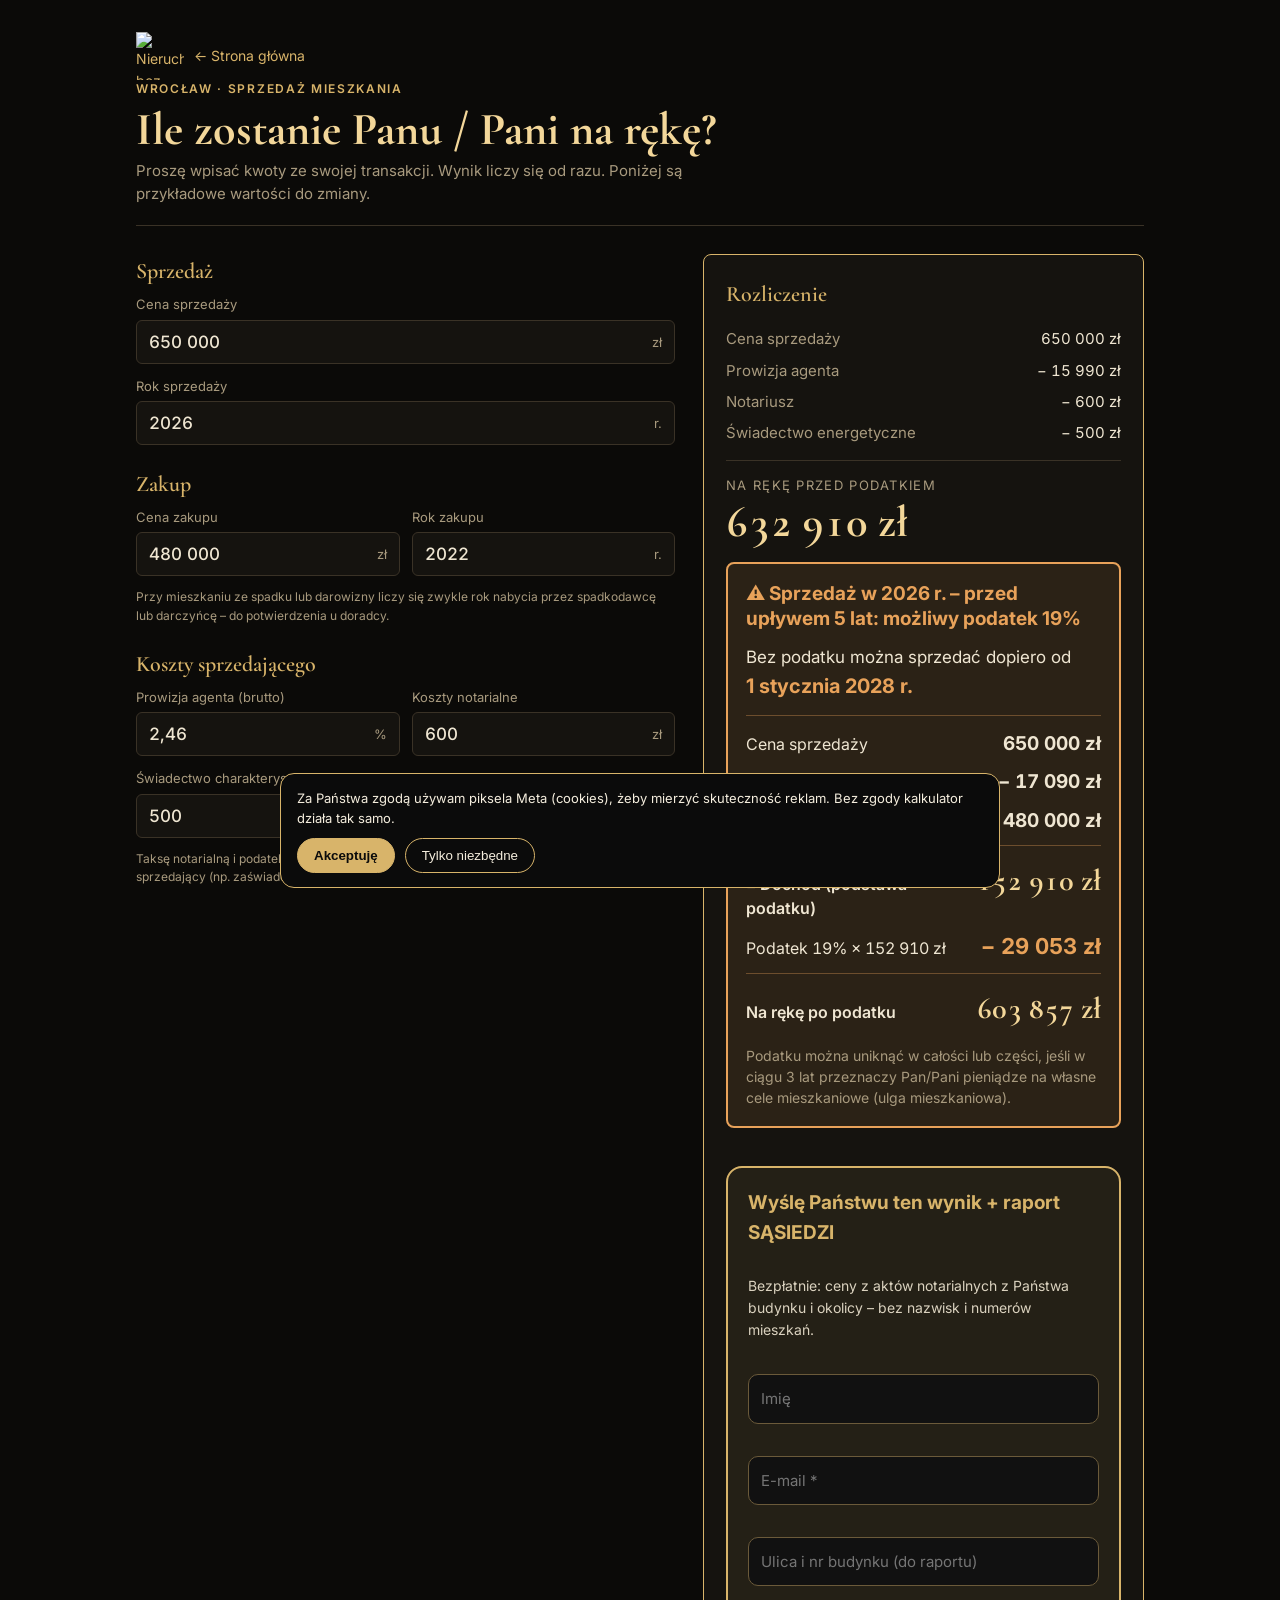
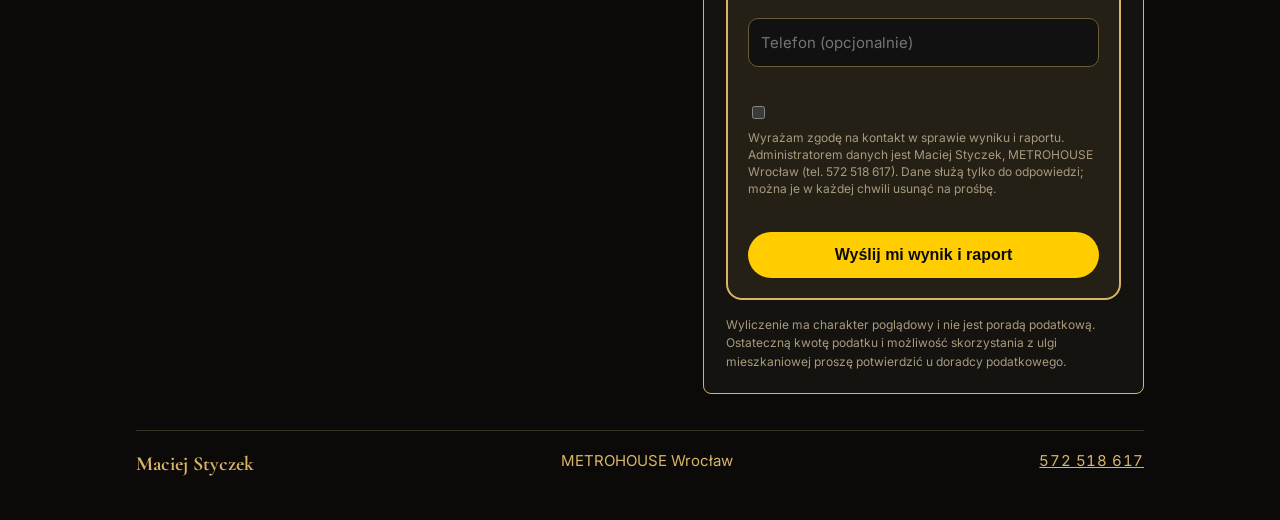
==== strona-org/kalkulator/index.html @ 1e2d197a "Dodaj kopię źródeł strony nieruchomosci-bez-stresu.org (stan przed zmianami) Pobrane z opublikowanej" ====
<!doctype html>
<html lang="pl">
<head>
<meta charset="utf-8">
<meta name="viewport" content="width=device-width,initial-scale=1,viewport-fit=cover">
<title>Kalkulator sprzedaży mieszkania – ile zostanie na rękę? | Nieruchomości bez stresu</title>
<meta name="description" content="Bezpłatny kalkulator: ile zostanie Panu/Pani na rękę po sprzedaży mieszkania we Wrocławiu i czy grozi 19% podatek przed upływem 5 lat. Maciej Styczek, METROHOUSE Wrocław.">
<meta property="og:type" content="website">
<meta property="og:title" content="Kalkulator sprzedaży mieszkania – ile zostanie na rękę?">
<meta property="og:description" content="Prowizja, koszty i możliwy 19% podatek przed upływem 5 lat. Wynik od razu, bez zapisywania danych.">
<meta property="og:image" content="https://poradnik.nieruchomosci-bez-stresu.org/img/og.jpg">
<meta property="og:locale" content="pl_PL">
<link rel="icon" href="/img/logo-180.webp">
<style>body{margin:0}.back{display:inline-flex;align-items:center;gap:10px;color:#d8b46a;text-decoration:none;font-size:14px}.back img{width:48px;height:48px}</style>
<style>
.lead{margin-top:22px;padding:20px;border:2px solid #d8b46a;border-radius:16px;background:rgba(216,180,106,.08)}
.lead h3{margin:0 0 6px;color:#d8b46a;font-size:19px}.lead p{margin:0 0 12px;font-size:14px;opacity:.9}
.lead input[type=text],.lead input[type=email],.lead input[type=tel]{width:100%;box-sizing:border-box;margin:0 0 10px;padding:12px;border-radius:10px;border:1px solid #6b5a3a;background:#111;color:#f5eede;font:inherit}
.lead .zg{display:flex;gap:8px;align-items:flex-start;font-size:12px;line-height:1.4;margin:4px 0 12px}
.lead button{width:100%;padding:14px;border:0;border-radius:999px;background:#ffcd00;color:#0b0b0b;font-weight:800;font-size:16px;cursor:pointer}
.lead .ok{display:none;color:#d8b46a;font-weight:700}.lead.sent form{display:none}.lead.sent .ok{display:block}
.hp{position:absolute;left:-9999px}
#cookie{position:fixed;left:12px;right:12px;bottom:12px;z-index:50;display:none;gap:10px;align-items:center;flex-wrap:wrap;padding:14px 16px;border:1px solid #d8b46a;border-radius:14px;background:#0b0b0b;color:#f5eede;font-size:13px;max-width:720px;margin:0 auto}
#cookie button{padding:9px 16px;border-radius:999px;border:1px solid #d8b46a;background:transparent;color:#f5eede;cursor:pointer}#cookie .yes{background:#d8b46a;color:#0b0b0b;font-weight:700}
</style>
</head>
<body>
<link rel="preconnect" href="https://fonts.googleapis.com">
<link rel="stylesheet" href="https://fonts.googleapis.com/css2?family=Cormorant+Garamond:wght@600;700&family=Inter:wght@400;500;600;700&display=swap">
<style>
/* Layout: one column of form "ledger" + a sticky result sheet beside it on wide screens; single dark-gold look by design */
:root{
  --bg:#0b0a08; --panel:#15130f; --line:#3a3226; --fg:#efe6d2; --muted:#a89a7e;
  --gold:#d8b46a; --gold2:#f3d79a; --warn:#e8a25a; --ok:#9cc98a;
  --display:"Cormorant Garamond",Georgia,"Times New Roman",serif;
  --body:"Inter",system-ui,-apple-system,"Segoe UI",Roboto,sans-serif;
  color-scheme:dark;
}
*{box-sizing:border-box}
body{background:var(--bg);color:var(--fg);font-family:var(--body);font-size:15px;line-height:1.55}
.wrap{max-width:1040px;margin:0 auto;padding-block:32px 40px;padding-left:max(16px,env(safe-area-inset-left,0px));padding-right:max(16px,env(safe-area-inset-right,0px))}
header{display:flex;flex-direction:column;gap:6px;margin-bottom:28px;border-bottom:1px solid var(--line);padding-bottom:20px}
.eyebrow{color:var(--gold);letter-spacing:.14em;text-transform:uppercase;font-size:12px;font-weight:600}
h1{font-family:var(--display);font-weight:700;font-size:clamp(30px,5vw,46px);line-height:1.05;margin:0;color:var(--gold2);text-wrap:balance}
header p{margin:0;color:var(--muted);max-width:62ch}
.grid{display:grid;grid-template-columns:minmax(0,1.1fr) minmax(0,.9fr);gap:28px;align-items:start}
@media (max-width:760px){.grid{grid-template-columns:minmax(0,1fr)}}
form{display:flex;flex-direction:column;gap:22px}
fieldset{border:0;margin:0;padding:0;display:flex;flex-direction:column;gap:12px}
legend{font-family:var(--display);font-size:22px;color:var(--gold);font-weight:600;margin-bottom:6px;padding:0}
.row{display:grid;grid-template-columns:repeat(2,minmax(0,1fr));gap:12px}
@media (max-width:460px){.row{grid-template-columns:minmax(0,1fr)}}
label{display:flex;flex-direction:column;gap:5px;font-size:13px;color:var(--muted);min-width:0}
.field{display:flex;align-items:center;background:var(--panel);border:1px solid var(--line);border-radius:6px;padding:0 12px}
.field:focus-within{border-color:var(--gold);box-shadow:0 0 0 2px rgba(216,180,106,.25)}
input{flex:1;min-width:0;background:transparent;border:0;color:var(--fg);font:500 17px var(--body);padding:11px 0;font-variant-numeric:tabular-nums;outline:none}
.unit{color:var(--muted);font-size:13px;padding-left:8px}
.hint{font-size:12px;color:var(--muted)}
.sheet{position:sticky;top:calc(16px + env(safe-area-inset-top,0px));background:var(--panel);border:1px solid var(--gold);border-radius:8px;padding:22px;display:flex;flex-direction:column;gap:16px}
.sheet h2{font-family:var(--display);color:var(--gold);font-size:22px;margin:0;font-weight:600}
.lines{display:flex;flex-direction:column;gap:8px;margin:0;padding:0}
.lines div{display:flex;justify-content:space-between;gap:12px;font-variant-numeric:tabular-nums}
.lines dt{color:var(--muted)} .lines dd{margin:0;text-align:right}
.total{border-top:1px solid var(--line);padding-top:14px;display:flex;flex-direction:column;gap:2px}
.total span{color:var(--muted);font-size:13px;text-transform:uppercase;letter-spacing:.1em}
.total strong{font-family:var(--display);font-size:clamp(34px,6vw,44px);color:var(--gold2);line-height:1.1;font-variant-numeric:tabular-nums}
.badge{border-radius:8px;padding:18px;font-size:16px;line-height:1.5;border:2px solid;display:flex;flex-direction:column;gap:14px}
.badge:empty{display:none}
.badge .bt{font-size:19px;font-weight:700;line-height:1.3}
.badge.warn{border-color:var(--warn);color:var(--warn);background:rgba(232,162,90,.10)}
.badge.ok{border-color:var(--ok);color:var(--ok);background:rgba(156,201,138,.08)}
.badge p{margin:0;color:var(--fg)}
.free{color:var(--fg);font-size:17px}
.free strong{color:var(--warn);font-size:20px;white-space:nowrap}
.tx{margin:0;display:flex;flex-direction:column;gap:10px;border-top:1px solid rgba(232,162,90,.35);padding-top:14px}
.tx div{display:flex;justify-content:space-between;align-items:baseline;gap:12px;font-variant-numeric:tabular-nums}
.tx dt{color:var(--fg);font-size:16px}
.tx dd{margin:0;text-align:right;font-weight:700;font-size:19px;color:var(--fg);white-space:nowrap}
.tx .tax dd{color:var(--warn);font-size:22px}
.tx .after{border-top:1px solid rgba(232,162,90,.35);padding-top:12px}
.tx .after dt{font-weight:600}
.tx .after dd{font-family:var(--display);font-size:30px;color:var(--gold2)}
.badge .small{font-size:14px;color:var(--muted)}
.note{font-size:12px;color:var(--muted);margin:0}
footer{margin-top:36px;border-top:1px solid var(--line);padding-top:18px;display:flex;flex-wrap:wrap;justify-content:space-between;gap:8px 20px;color:var(--gold)}
footer .name{font-family:var(--display);font-size:20px;font-weight:700}
footer .tel{font-variant-numeric:tabular-nums;letter-spacing:.04em;user-select:all}
@media (prefers-reduced-motion:no-preference){.total strong{transition:color .2s}}
</style>

<div class="wrap">
  <a class="back" href="/"><img src="/logo.webp" alt="Nieruchomości bez stresu – logo" width="48" height="48">← Strona główna</a>
  <header>
    <span class="eyebrow">Wrocław · sprzedaż mieszkania</span>
    <h1>Ile zostanie Panu / Pani na rękę?</h1>
    <p>Proszę wpisać kwoty ze swojej transakcji. Wynik liczy się od razu. Poniżej są przykładowe wartości do zmiany.</p>
  </header>

  <div class="grid">
    <form id="f" autocomplete="off">
      <fieldset>
        <legend>Sprzedaż</legend>
        <label for="cena">Cena sprzedaży
          <span class="field"><input id="cena" inputmode="decimal" value="650 000"><span class="unit">zł</span></span>
        </label>
        <label for="rokS">Rok sprzedaży
          <span class="field"><input id="rokS" inputmode="numeric" value=""><span class="unit">r.</span></span>
        </label>
      </fieldset>

      <fieldset>
        <legend>Zakup</legend>
        <div class="row">
          <label for="zakup">Cena zakupu
            <span class="field"><input id="zakup" inputmode="decimal" value="480 000"><span class="unit">zł</span></span>
          </label>
          <label for="rokZ">Rok zakupu
            <span class="field"><input id="rokZ" inputmode="numeric" value="2022"><span class="unit">r.</span></span>
          </label>
        </div>
        <span class="hint">Przy mieszkaniu ze spadku lub darowizny liczy się zwykle rok nabycia przez spadkodawcę lub darczyńcę – do potwierdzenia u doradcy.</span>
      </fieldset>

      <fieldset>
        <legend>Koszty sprzedającego</legend>
        <div class="row">
          <label for="prow">Prowizja agenta (brutto)
            <span class="field"><input id="prow" inputmode="decimal" value="2,46"><span class="unit">%</span></span>
          </label>
          <label for="nota">Koszty notarialne
            <span class="field"><input id="nota" inputmode="decimal" value="600"><span class="unit">zł</span></span>
          </label>
        </div>
        <label for="swiad">Świadectwo charakterystyki energetycznej
          <span class="field"><input id="swiad" inputmode="decimal" value="500"><span class="unit">zł</span></span>
        </label>
        <span class="hint">Taksę notarialną i podatek PCC zwykle płaci kupujący. Tu proszę wpisać tylko to, co płaci sprzedający (np. zaświadczenia, wypisy).</span>
      </fieldset>
    </form>

    <aside class="sheet" aria-live="polite">
      <h2>Rozliczenie</h2>
      <dl class="lines">
        <div><dt>Cena sprzedaży</dt><dd id="oCena">–</dd></div>
        <div><dt>Prowizja agenta</dt><dd id="oProw">–</dd></div>
        <div><dt>Notariusz</dt><dd id="oNota">–</dd></div>
        <div><dt>Świadectwo energetyczne</dt><dd id="oSwiad">–</dd></div>
      </dl>
      <div class="total"><span>Na rękę przed podatkiem</span><strong id="oNetto">–</strong></div>
      <div id="tax" class="badge"></div>
      <div class="lead" id="leadBox">
        <form action='/kalkulator/' id='leadForm' method='POST' name='wynik-kalkulatora'>
          <input type="hidden" name="form-name" value="wynik-kalkulatora">
          <input type="hidden" name="wynik" id="leadWynik">
          <p class="hp"><label>Nie wypełniać: <input name="bot"></label></p>
          <h3>Wyślę Państwu ten wynik + raport SĄSIEDZI</h3>
          <p>Bezpłatnie: ceny z aktów notarialnych z Państwa budynku i okolicy – bez nazwisk i numerów mieszkań.</p>
          <input type="text" name="imie" placeholder="Imię" autocomplete="given-name">
          <input type="email" name="email" placeholder="E-mail *" required autocomplete="email">
          <input type="text" name="adres" placeholder="Ulica i nr budynku (do raportu)">
          <input type="tel" name="telefon" placeholder="Telefon (opcjonalnie)" autocomplete="tel">
          <label class="zg"><input type="checkbox" name="zgoda" value="tak" required>
            <span>Wyrażam zgodę na kontakt w sprawie wyniku i raportu. Administratorem danych jest Maciej Styczek, METROHOUSE Wrocław (tel. 572 518 617). Dane służą tylko do odpowiedzi; można je w każdej chwili usunąć na prośbę.</span></label>
          <button type="submit">Wyślij mi wynik i raport</button>
        </form>
        <p class="ok">Dziękuję! Odezwę się wkrótce z wynikiem i raportem. – Maciej Styczek</p>
      </div>
      <p class="note">Wyliczenie ma charakter poglądowy i nie jest poradą podatkową. Ostateczną kwotę podatku i możliwość skorzystania z ulgi mieszkaniowej proszę potwierdzić u doradcy podatkowego.</p>
    </aside>
  </div>

  <footer>
    <span class="name">Maciej Styczek</span>
    <span>METROHOUSE Wrocław</span>
    <a class="tel" href="tel:+48572518617" style="color:inherit">572 518 617</a>
  </footer>
</div>

<div id="cookie" role="dialog" aria-label="Zgoda na cookies"><span>Za Państwa zgodą używam piksela Meta (cookies), żeby mierzyć skuteczność reklam. Bez zgody kalkulator działa tak samo.</span><button class="yes">Akceptuję</button><button class="no">Tylko niezbędne</button></div>
<script>
const $=id=>document.getElementById(id);
const num=v=>{const n=parseFloat(String(v).replace(/\s/g,'').replace(',','.'));return isFinite(n)?n:0};
const zl=n=>new Intl.NumberFormat('pl-PL',{style:'currency',currency:'PLN',maximumFractionDigits:0}).format(Math.round(n));

// Pure calculation: 5 years count from the end of the purchase year, so sales from 1 Jan of (rokZ+6) are tax-free.
function calc(d){
  const prow=d.cena*d.prowPct/100;
  const koszty=prow+d.nota+d.swiad;
  const netto=d.cena-koszty;
  const wolnyOd=d.rokZ+6;
  const przed5=d.rokZ>0 && d.rokS<wolnyOd;
  const wynik=d.cena-koszty-d.zakup; // ujemny = strata
  const dochod=Math.max(0,wynik);
  const podatek=przed5?dochod*0.19:0;
  return {prow,koszty,netto,wolnyOd,przed5,wynik,dochod,podatek,poPodatku:netto-podatek};
}
console.assert(calc({cena:650000,prowPct:2,nota:0,swiad:0,zakup:480000,rokZ:2022,rokS:2026}).podatek===(650000-13000-480000)*0.19,'calc');

const rokS=$('rokS'); if(!rokS.value) rokS.value=new Date().getFullYear();

function render(){
  const d={cena:num($('cena').value),zakup:num($('zakup').value),rokZ:Math.trunc(num($('rokZ').value)),rokS:Math.trunc(num(rokS.value)),
           prowPct:num($('prow').value),nota:num($('nota').value),swiad:num($('swiad').value)};
  const r=calc(d);
  $('oCena').textContent=zl(d.cena);
  $('oProw').textContent='− '+zl(r.prow);
  $('oNota').textContent='− '+zl(d.nota);
  $('oSwiad').textContent='− '+zl(d.swiad);
  $('oNetto').textContent=zl(r.netto);
  const t=$('tax');
  if(!d.rokZ){t.className='badge';t.innerHTML='';return}
  if(r.przed5){
    t.className='badge warn';
    const zysk=r.wynik>0;
    t.innerHTML=`<span class="bt">⚠ Sprzedaż w ${d.rokS} r. – przed upływem 5 lat: możliwy podatek 19%</span>
      <div class="free">Bez podatku można sprzedać dopiero od <strong>1 stycznia ${r.wolnyOd} r.</strong></div>
      <dl class="tx">
        <div><dt>Cena sprzedaży</dt><dd>${zl(d.cena)}</dd></div>
        <div><dt>− koszty sprzedaży</dt><dd>− ${zl(r.koszty)}</dd></div>
        <div><dt>− cena zakupu</dt><dd>− ${zl(d.zakup)}</dd></div>
        <div class="after"><dt>${zysk?'= Dochód (podstawa podatku)':'= Strata (brak dochodu)'}</dt><dd>${zl(r.wynik)}</dd></div>
        <div class="tax"><dt>Podatek 19% × ${zl(r.dochod)}</dt><dd>− ${zl(r.podatek)}</dd></div>
        ${zysk?'':`<p>Sprzedaż bez zysku: podatek 19% liczy się tylko od dochodu, więc przy tych kwotach go nie ma. Pojawi się, gdy cena sprzedaży przekroczy ${zl(d.zakup+r.koszty)}.</p>`}
        <div class="after"><dt>Na rękę po podatku</dt><dd>${zl(r.poPodatku)}</dd></div>
      </dl>
      <p class="small">Podatku można uniknąć w całości lub części, jeśli w ciągu 3 lat przeznaczy Pan/Pani pieniądze na własne cele mieszkaniowe (ulga mieszkaniowa).</p>`;
  } else {
    t.className='badge ok';
    t.innerHTML=`<span class="bt">✓ Minęło 5 lat od końca roku zakupu</span><p>Przy tych danych podatek dochodowy od sprzedaży nie powinien wystąpić.</p>`;
  }
}
document.querySelectorAll('input').forEach(i=>i.addEventListener('input',render));
render();

// --- Formularz wyniku (Netlify Forms) + piksel Meta po zgodzie ---
const PIXEL_ID='1480547836740340'; // shortcut: wpisać ID piksela Meta; puste = brak piksela i paska cookies
let zgoda=null; try{zgoda=localStorage.getItem('cookieZgoda')}catch(e){}
function pixel(){ if(!PIXEL_ID||window.fbq) return;
  !function(f,b,e,v,n,t,s){if(f.fbq)return;n=f.fbq=function(){n.callMethod?n.callMethod.apply(n,arguments):n.queue.push(arguments)};if(!f._fbq)f._fbq=n;n.push=n;n.loaded=!0;n.version='2.0';n.queue=[];t=b.createElement(e);t.async=!0;t.src=v;s=b.getElementsByTagName(e)[0];s.parentNode.insertBefore(t,s)}(window,document,'script','https://connect.facebook.net/en_US/fbevents.js');
  fbq('init',PIXEL_ID); fbq('track','PageView'); }
const ev=(n,std)=>{ if(window.fbq) std?fbq('track',n):fbq('trackCustom',n) };
if(PIXEL_ID){
  if(zgoda==='tak') pixel();
  else if(zgoda!=='nie'){ const c=document.getElementById('cookie'); c.style.display='flex';
    c.querySelector('.yes').onclick=()=>{try{localStorage.setItem('cookieZgoda','tak')}catch(e){} c.style.display='none'; pixel()};
    c.querySelector('.no').onclick=()=>{try{localStorage.setItem('cookieZgoda','nie')}catch(e){} c.style.display='none'}; }
}
let liczyl=false; document.querySelectorAll('.calc input, form:not(#leadForm) input').forEach(i=>i.addEventListener('input',()=>{ if(!liczyl){liczyl=true; ev('KalkulatorWynik')} }));
$('leadForm').addEventListener('submit',e=>{ e.preventDefault(); const f=e.target;
  $('leadWynik').value=`Cena ${$('cena').value} zł, zakup ${$('zakup').value} zł (${$('rokZ').value}), sprzedaż ${rokS.value}; na rękę przed podatkiem ${$('oNetto').textContent}`;
  fetch(f.getAttribute('action'),{method:'POST',headers:{'Content-Type':'application/x-www-form-urlencoded'},body:new URLSearchParams(new FormData(f)).toString()})
   .then(r=>{ if(!r.ok) throw r.status; $('leadBox').classList.add('sent'); ev('Lead',true) })
   .catch(e=>alert('Nie udało się wysłać (kod: '+(e||'sieć')+'). Proszę zadzwonić: 572 518 617'));
});
</script>


</body>
</html>
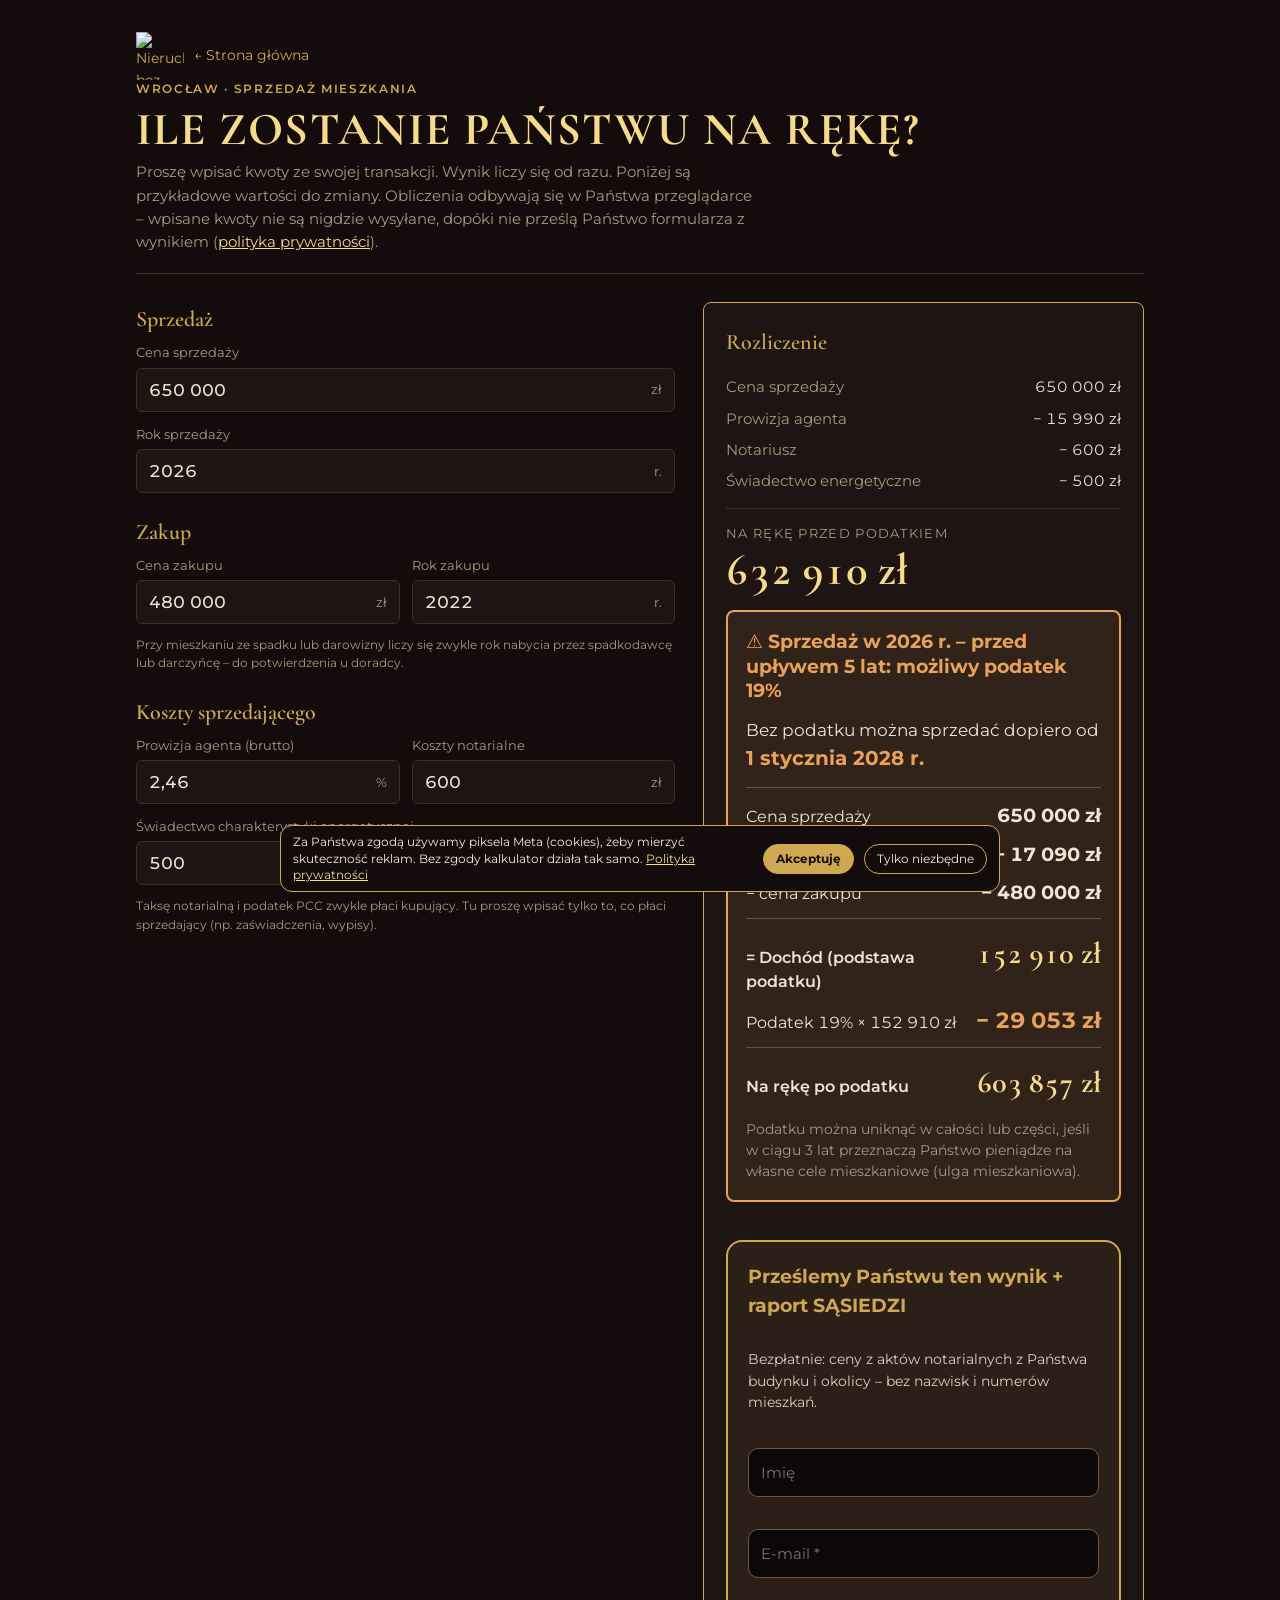
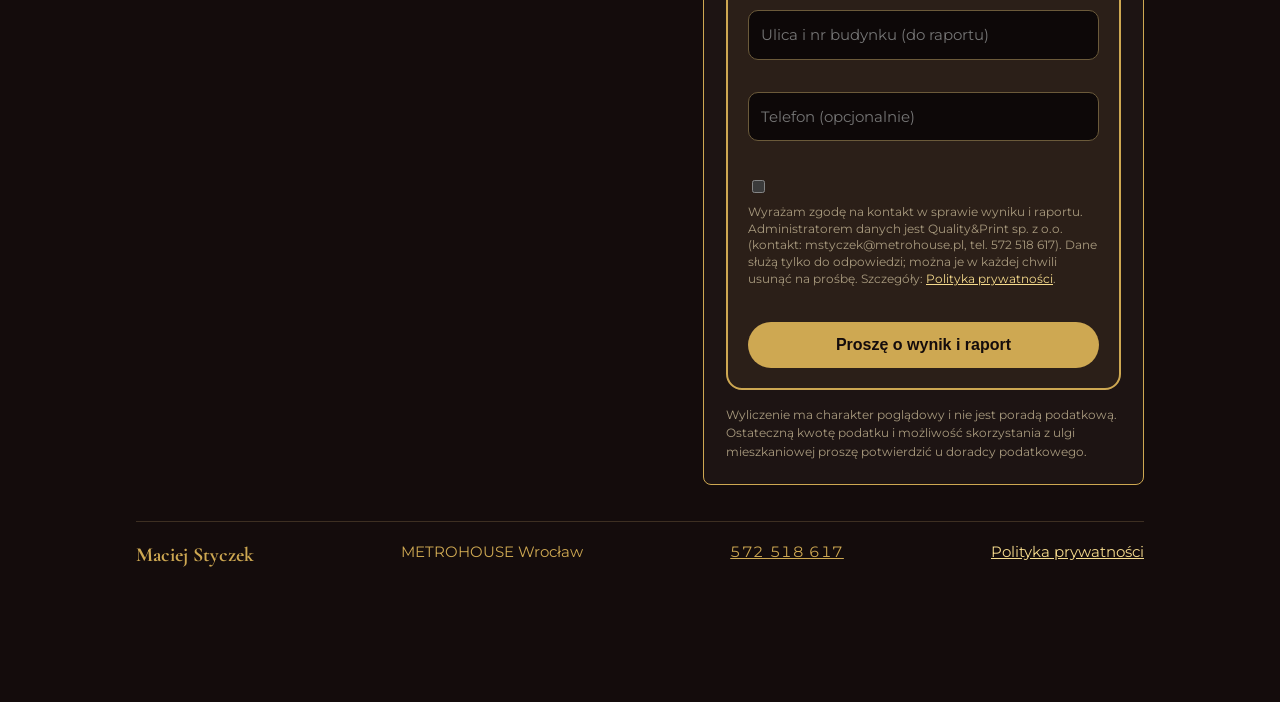
==== commit 8df0d9b9: "Popraw stronę .org: zwrot per Państwo, kolory marki, polityka prywatności Szkic na Netlify niewdrożo" ====
--- a/strona-org/kalkulator/index.html
+++ b/strona-org/kalkulator/index.html
@@ -4,36 +4,40 @@
 <meta charset="utf-8">
 <meta name="viewport" content="width=device-width,initial-scale=1,viewport-fit=cover">
 <title>Kalkulator sprzedaży mieszkania – ile zostanie na rękę? | Nieruchomości bez stresu</title>
-<meta name="description" content="Bezpłatny kalkulator: ile zostanie Panu/Pani na rękę po sprzedaży mieszkania we Wrocławiu i czy grozi 19% podatek przed upływem 5 lat. Maciej Styczek, METROHOUSE Wrocław.">
+<meta name="description" content="Bezpłatny kalkulator: ile zostanie Państwu na rękę po sprzedaży mieszkania we Wrocławiu i czy grozi 19% podatek przed upływem 5 lat. Maciej Styczek, METROHOUSE Wrocław.">
 <meta property="og:type" content="website">
 <meta property="og:title" content="Kalkulator sprzedaży mieszkania – ile zostanie na rękę?">
-<meta property="og:description" content="Prowizja, koszty i możliwy 19% podatek przed upływem 5 lat. Wynik od razu, bez zapisywania danych.">
+<meta property="og:description" content="Prowizja, koszty i możliwy 19% podatek przed upływem 5 lat. Wynik od razu – obliczenia w przeglądarce.">
 <meta property="og:image" content="https://poradnik.nieruchomosci-bez-stresu.org/img/og.jpg">
 <meta property="og:locale" content="pl_PL">
+<link rel="canonical" href="https://nieruchomosci-bez-stresu.org/kalkulator/">
 <link rel="icon" href="/img/logo-180.webp">
-<style>body{margin:0}.back{display:inline-flex;align-items:center;gap:10px;color:#d8b46a;text-decoration:none;font-size:14px}.back img{width:48px;height:48px}</style>
+<link rel="preconnect" href="https://fonts.googleapis.com">
+<link rel="preconnect" href="https://fonts.gstatic.com" crossorigin>
+<link rel="stylesheet" href="https://fonts.googleapis.com/css2?family=Cormorant+Garamond:wght@600;700&family=Montserrat:wght@400;500;600;700&display=swap">
+<style>body{margin:0}.back{display:inline-flex;align-items:center;gap:10px;color:#CEA852;text-decoration:none;font-size:14px}.back img{width:48px;height:48px}</style>
 <style>
-.lead{margin-top:22px;padding:20px;border:2px solid #d8b46a;border-radius:16px;background:rgba(216,180,106,.08)}
-.lead h3{margin:0 0 6px;color:#d8b46a;font-size:19px}.lead p{margin:0 0 12px;font-size:14px;opacity:.9}
-.lead input[type=text],.lead input[type=email],.lead input[type=tel]{width:100%;box-sizing:border-box;margin:0 0 10px;padding:12px;border-radius:10px;border:1px solid #6b5a3a;background:#111;color:#f5eede;font:inherit}
+.lead{margin-top:22px;padding:20px;border:2px solid #CEA852;border-radius:16px;background:rgba(206,168,82,.08)}
+.lead h3{margin:0 0 6px;color:#CEA852;font-size:19px}.lead p{margin:0 0 12px;font-size:14px;opacity:.9}
+.lead input[type=text],.lead input[type=email],.lead input[type=tel]{width:100%;box-sizing:border-box;margin:0 0 10px;padding:12px;border-radius:10px;border:1px solid #6b5a3a;background:#0d0808;color:#f5eede;font:inherit}
 .lead .zg{display:flex;gap:8px;align-items:flex-start;font-size:12px;line-height:1.4;margin:4px 0 12px}
-.lead button{width:100%;padding:14px;border:0;border-radius:999px;background:#ffcd00;color:#0b0b0b;font-weight:800;font-size:16px;cursor:pointer}
-.lead .ok{display:none;color:#d8b46a;font-weight:700}.lead.sent form{display:none}.lead.sent .ok{display:block}
+.lead button{width:100%;padding:14px;border:0;border-radius:999px;background:#CEA852;color:#140C0C;font-weight:800;font-size:16px;cursor:pointer}
+.lead .ok{display:none;color:#CEA852;font-weight:700}.lead.sent form{display:none}.lead.sent .ok{display:block}
 .hp{position:absolute;left:-9999px}
-#cookie{position:fixed;left:12px;right:12px;bottom:12px;z-index:50;display:none;gap:10px;align-items:center;flex-wrap:wrap;padding:14px 16px;border:1px solid #d8b46a;border-radius:14px;background:#0b0b0b;color:#f5eede;font-size:13px;max-width:720px;margin:0 auto}
-#cookie button{padding:9px 16px;border-radius:999px;border:1px solid #d8b46a;background:transparent;color:#f5eede;cursor:pointer}#cookie .yes{background:#d8b46a;color:#0b0b0b;font-weight:700}
+#cookie{position:fixed;left:8px;right:8px;bottom:8px;z-index:50;display:none;gap:6px 10px;align-items:center;flex-wrap:wrap;padding:8px 12px;border:1px solid #CEA852;border-radius:12px;background:#140C0C;color:#f5eede;font-size:12px;line-height:1.35;max-width:720px;margin:0 auto}
+#cookie span{flex:1 1 260px}#cookie a{color:#F6DB8D}
+#cookie button{padding:6px 12px;border-radius:999px;border:1px solid #CEA852;background:transparent;color:#f5eede;font:inherit;cursor:pointer}#cookie .yes{background:#CEA852;color:#140C0C;font-weight:700}
+.lead .zg a,.note a,footer a{color:#F6DB8D}
 </style>
 </head>
 <body>
-<link rel="preconnect" href="https://fonts.googleapis.com">
-<link rel="stylesheet" href="https://fonts.googleapis.com/css2?family=Cormorant+Garamond:wght@600;700&family=Inter:wght@400;500;600;700&display=swap">
 <style>
 /* Layout: one column of form "ledger" + a sticky result sheet beside it on wide screens; single dark-gold look by design */
 :root{
-  --bg:#0b0a08; --panel:#15130f; --line:#3a3226; --fg:#efe6d2; --muted:#a89a7e;
-  --gold:#d8b46a; --gold2:#f3d79a; --warn:#e8a25a; --ok:#9cc98a;
+  --bg:#140C0C; --panel:#1d1413; --line:#3d2f22; --fg:#efe6d2; --muted:#a89a7e;
+  --gold:#CEA852; --gold2:#F6DB8D; --golddk:#AE8936; --warn:#e8a25a; --ok:#9cc98a;
   --display:"Cormorant Garamond",Georgia,"Times New Roman",serif;
-  --body:"Inter",system-ui,-apple-system,"Segoe UI",Roboto,sans-serif;
+  --body:"Montserrat",system-ui,-apple-system,"Segoe UI",Roboto,sans-serif;
   color-scheme:dark;
 }
 *{box-sizing:border-box}
@@ -41,7 +45,7 @@
 .wrap{max-width:1040px;margin:0 auto;padding-block:32px 40px;padding-left:max(16px,env(safe-area-inset-left,0px));padding-right:max(16px,env(safe-area-inset-right,0px))}
 header{display:flex;flex-direction:column;gap:6px;margin-bottom:28px;border-bottom:1px solid var(--line);padding-bottom:20px}
 .eyebrow{color:var(--gold);letter-spacing:.14em;text-transform:uppercase;font-size:12px;font-weight:600}
-h1{font-family:var(--display);font-weight:700;font-size:clamp(30px,5vw,46px);line-height:1.05;margin:0;color:var(--gold2);text-wrap:balance}
+h1{font-family:var(--display);font-weight:700;font-size:clamp(30px,5vw,46px);line-height:1.08;margin:0;color:var(--gold2);text-transform:uppercase;letter-spacing:.03em;text-wrap:balance}
 header p{margin:0;color:var(--muted);max-width:62ch}
 .grid{display:grid;grid-template-columns:minmax(0,1.1fr) minmax(0,.9fr);gap:28px;align-items:start}
 @media (max-width:760px){.grid{grid-template-columns:minmax(0,1fr)}}
@@ -52,7 +56,7 @@
 @media (max-width:460px){.row{grid-template-columns:minmax(0,1fr)}}
 label{display:flex;flex-direction:column;gap:5px;font-size:13px;color:var(--muted);min-width:0}
 .field{display:flex;align-items:center;background:var(--panel);border:1px solid var(--line);border-radius:6px;padding:0 12px}
-.field:focus-within{border-color:var(--gold);box-shadow:0 0 0 2px rgba(216,180,106,.25)}
+.field:focus-within{border-color:var(--gold);box-shadow:0 0 0 2px rgba(206,168,82,.25)}
 input{flex:1;min-width:0;background:transparent;border:0;color:var(--fg);font:500 17px var(--body);padding:11px 0;font-variant-numeric:tabular-nums;outline:none}
 .unit{color:var(--muted);font-size:13px;padding-left:8px}
 .hint{font-size:12px;color:var(--muted)}
@@ -92,8 +96,8 @@
   <a class="back" href="/"><img src="/logo.webp" alt="Nieruchomości bez stresu – logo" width="48" height="48">← Strona główna</a>
   <header>
     <span class="eyebrow">Wrocław · sprzedaż mieszkania</span>
-    <h1>Ile zostanie Panu / Pani na rękę?</h1>
-    <p>Proszę wpisać kwoty ze swojej transakcji. Wynik liczy się od razu. Poniżej są przykładowe wartości do zmiany.</p>
+    <h1>Ile zostanie Państwu na rękę?</h1>
+    <p>Proszę wpisać kwoty ze swojej transakcji. Wynik liczy się od razu. Poniżej są przykładowe wartości do zmiany. Obliczenia odbywają się w Państwa przeglądarce – wpisane kwoty nie są nigdzie wysyłane, dopóki nie prześlą Państwo formularza z wynikiem (<a href="/polityka-prywatnosci/" style="color:var(--gold2)">polityka prywatności</a>).</p>
   </header>
 
   <div class="grid">
@@ -149,21 +153,21 @@
       <div class="total"><span>Na rękę przed podatkiem</span><strong id="oNetto">–</strong></div>
       <div id="tax" class="badge"></div>
       <div class="lead" id="leadBox">
-        <form action='/kalkulator/' id='leadForm' method='POST' name='wynik-kalkulatora'>
+        <form action='/kalkulator/' id='leadForm' method='POST' name='wynik-kalkulatora' data-netlify="true" netlify-honeypot="bot">
           <input type="hidden" name="form-name" value="wynik-kalkulatora">
           <input type="hidden" name="wynik" id="leadWynik">
           <p class="hp"><label>Nie wypełniać: <input name="bot"></label></p>
-          <h3>Wyślę Państwu ten wynik + raport SĄSIEDZI</h3>
+          <h3>Prześlemy Państwu ten wynik + raport SĄSIEDZI</h3>
           <p>Bezpłatnie: ceny z aktów notarialnych z Państwa budynku i okolicy – bez nazwisk i numerów mieszkań.</p>
           <input type="text" name="imie" placeholder="Imię" autocomplete="given-name">
           <input type="email" name="email" placeholder="E-mail *" required autocomplete="email">
           <input type="text" name="adres" placeholder="Ulica i nr budynku (do raportu)">
           <input type="tel" name="telefon" placeholder="Telefon (opcjonalnie)" autocomplete="tel">
           <label class="zg"><input type="checkbox" name="zgoda" value="tak" required>
-            <span>Wyrażam zgodę na kontakt w sprawie wyniku i raportu. Administratorem danych jest Maciej Styczek, METROHOUSE Wrocław (tel. 572 518 617). Dane służą tylko do odpowiedzi; można je w każdej chwili usunąć na prośbę.</span></label>
-          <button type="submit">Wyślij mi wynik i raport</button>
+            <span>Wyrażam zgodę na kontakt w sprawie wyniku i raportu. Administratorem danych jest Quality&amp;Print sp. z o.o. (kontakt: mstyczek@metrohouse.pl, tel. 572 518 617). Dane służą tylko do odpowiedzi; można je w każdej chwili usunąć na prośbę. Szczegóły: <a href="/polityka-prywatnosci/" target="_blank" rel="noopener">Polityka prywatności</a>.</span></label>
+          <button type="submit">Proszę o wynik i raport</button>
         </form>
-        <p class="ok">Dziękuję! Odezwę się wkrótce z wynikiem i raportem. – Maciej Styczek</p>
+        <p class="ok">Dziękujemy! Wkrótce prześlemy Państwu wynik i raport. – Maciej Styczek</p>
       </div>
       <p class="note">Wyliczenie ma charakter poglądowy i nie jest poradą podatkową. Ostateczną kwotę podatku i możliwość skorzystania z ulgi mieszkaniowej proszę potwierdzić u doradcy podatkowego.</p>
     </aside>
@@ -173,10 +177,11 @@
     <span class="name">Maciej Styczek</span>
     <span>METROHOUSE Wrocław</span>
     <a class="tel" href="tel:+48572518617" style="color:inherit">572 518 617</a>
+    <a href="/polityka-prywatnosci/">Polityka prywatności</a>
   </footer>
 </div>
 
-<div id="cookie" role="dialog" aria-label="Zgoda na cookies"><span>Za Państwa zgodą używam piksela Meta (cookies), żeby mierzyć skuteczność reklam. Bez zgody kalkulator działa tak samo.</span><button class="yes">Akceptuję</button><button class="no">Tylko niezbędne</button></div>
+<div id="cookie" role="dialog" aria-label="Zgoda na cookies"><span>Za Państwa zgodą używamy piksela Meta (cookies), żeby mierzyć skuteczność reklam. Bez zgody kalkulator działa tak samo. <a href="/polityka-prywatnosci/">Polityka prywatności</a></span><button class="yes">Akceptuję</button><button class="no">Tylko niezbędne</button></div>
 <script>
 const $=id=>document.getElementById(id);
 const num=v=>{const n=parseFloat(String(v).replace(/\s/g,'').replace(',','.'));return isFinite(n)?n:0};
@@ -223,7 +228,7 @@
         ${zysk?'':`<p>Sprzedaż bez zysku: podatek 19% liczy się tylko od dochodu, więc przy tych kwotach go nie ma. Pojawi się, gdy cena sprzedaży przekroczy ${zl(d.zakup+r.koszty)}.</p>`}
         <div class="after"><dt>Na rękę po podatku</dt><dd>${zl(r.poPodatku)}</dd></div>
       </dl>
-      <p class="small">Podatku można uniknąć w całości lub części, jeśli w ciągu 3 lat przeznaczy Pan/Pani pieniądze na własne cele mieszkaniowe (ulga mieszkaniowa).</p>`;
+      <p class="small">Podatku można uniknąć w całości lub części, jeśli w ciągu 3 lat przeznaczą Państwo pieniądze na własne cele mieszkaniowe (ulga mieszkaniowa).</p>`;
   } else {
     t.className='badge ok';
     t.innerHTML=`<span class="bt">✓ Minęło 5 lat od końca roku zakupu</span><p>Przy tych danych podatek dochodowy od sprzedaży nie powinien wystąpić.</p>`;
@@ -241,9 +246,9 @@
 const ev=(n,std)=>{ if(window.fbq) std?fbq('track',n):fbq('trackCustom',n) };
 if(PIXEL_ID){
   if(zgoda==='tak') pixel();
-  else if(zgoda!=='nie'){ const c=document.getElementById('cookie'); c.style.display='flex';
-    c.querySelector('.yes').onclick=()=>{try{localStorage.setItem('cookieZgoda','tak')}catch(e){} c.style.display='none'; pixel()};
-    c.querySelector('.no').onclick=()=>{try{localStorage.setItem('cookieZgoda','nie')}catch(e){} c.style.display='none'}; }
+  else if(zgoda!=='nie'){ const c=document.getElementById('cookie'); c.style.display='flex'; document.body.style.paddingBottom=(c.offsetHeight+24)+'px'; // pasek nie zasłania końca treści
+    c.querySelector('.yes').onclick=()=>{try{localStorage.setItem('cookieZgoda','tak')}catch(e){} c.style.display='none'; document.body.style.paddingBottom=''; pixel()};
+    c.querySelector('.no').onclick=()=>{try{localStorage.setItem('cookieZgoda','nie')}catch(e){} c.style.display='none'; document.body.style.paddingBottom=''}; }
 }
 let liczyl=false; document.querySelectorAll('.calc input, form:not(#leadForm) input').forEach(i=>i.addEventListener('input',()=>{ if(!liczyl){liczyl=true; ev('KalkulatorWynik')} }));
 $('leadForm').addEventListener('submit',e=>{ e.preventDefault(); const f=e.target;
